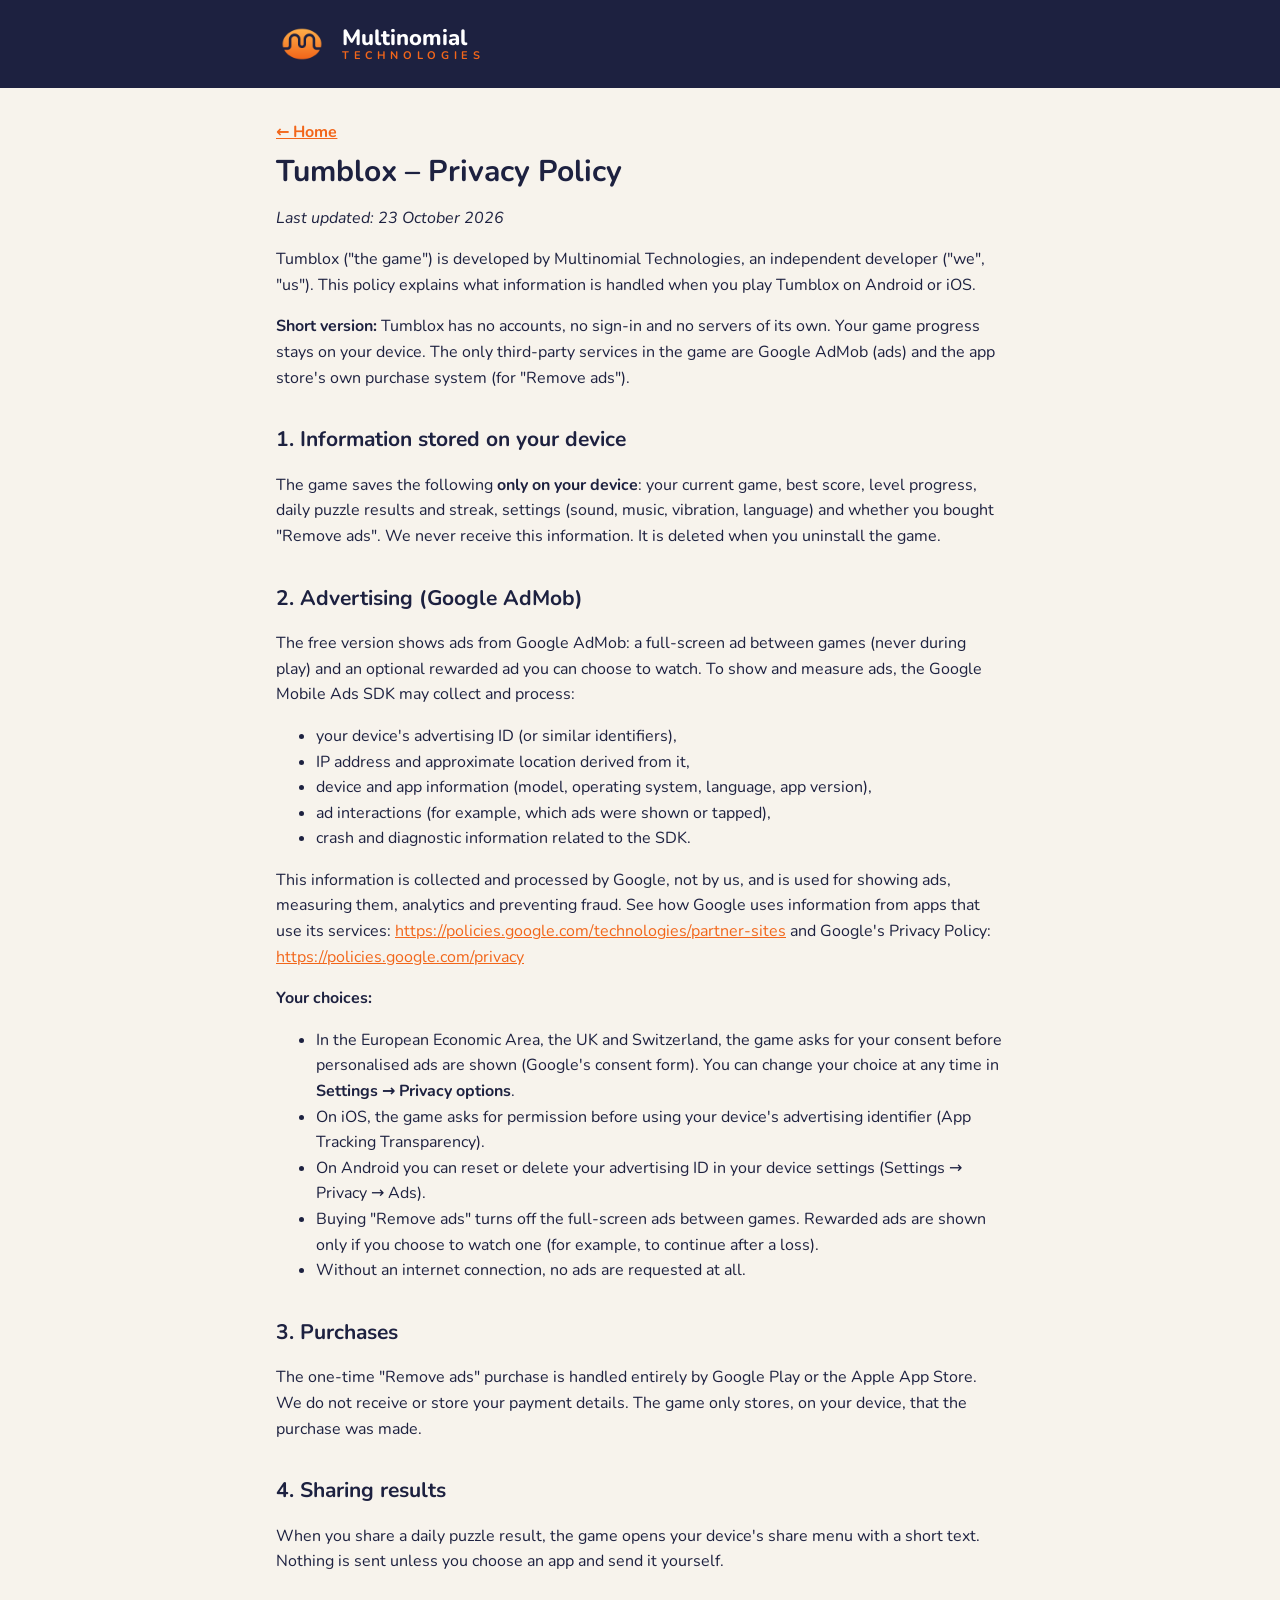
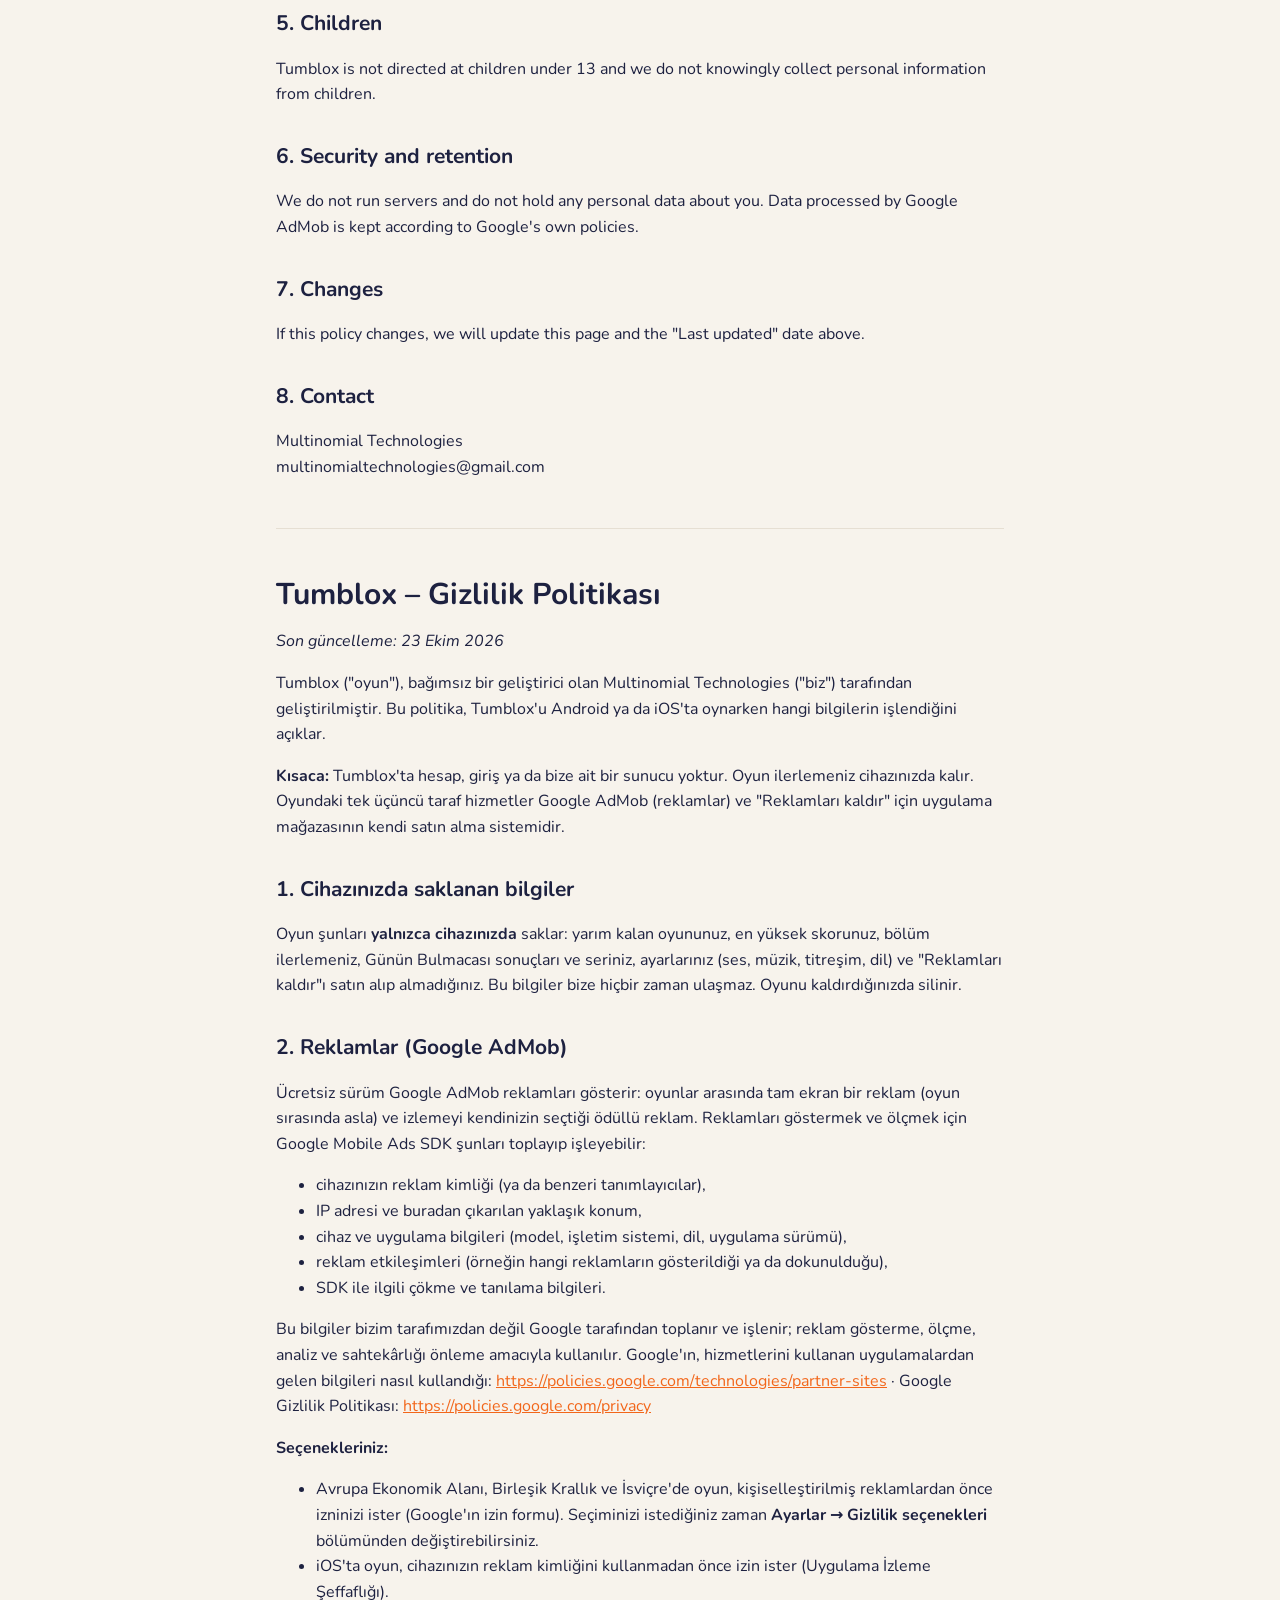
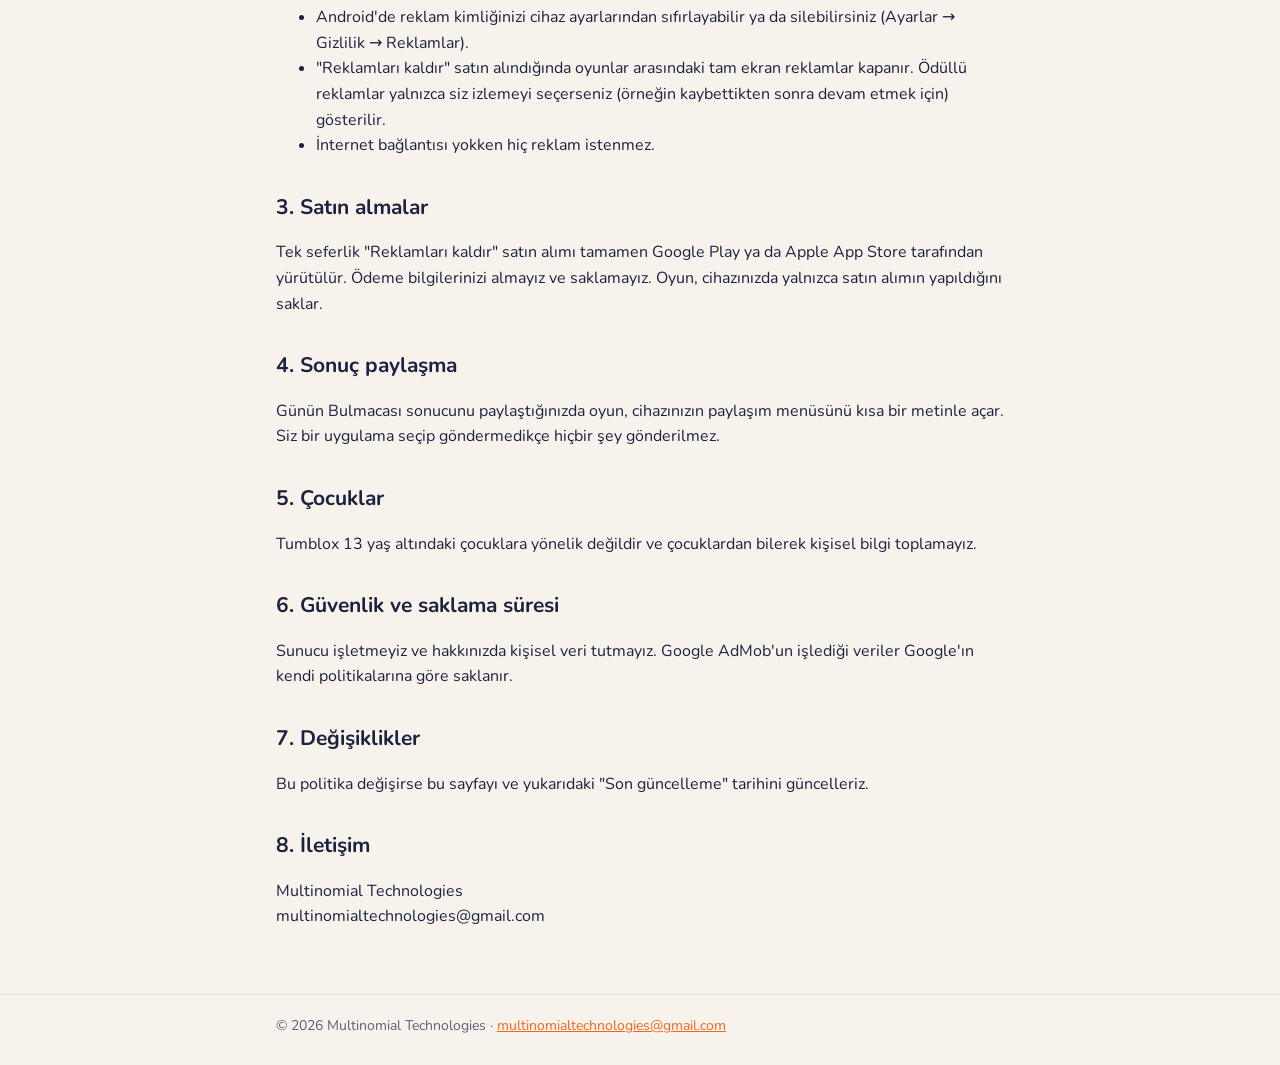
==== tumblox/privacy.html @ 3e6dc328 "Add files via upload" ====
<!doctype html>
<html lang="en">
<head>
<meta charset="utf-8">
<meta name="viewport" content="width=device-width, initial-scale=1">
<title>Tumblox – Privacy Policy</title>
<link rel="icon" href="../images/studio-mark.png">
<link rel="preconnect" href="https://fonts.googleapis.com">
<link rel="preconnect" href="https://fonts.gstatic.com" crossorigin>
<link href="https://fonts.googleapis.com/css2?family=Nunito:wght@400;700;800&display=swap" rel="stylesheet">
<link rel="stylesheet" href="../style.css">
</head>
<body>
<header class="top"><div class="wrap">
  <a class="brand" href="../"><img src="../images/studio-mark.png" alt=""><span class="name">Multinomial<span class="tech">TECHNOLOGIES</span></span></a>
</div></header>

<main class="wrap">
  <a class="back" href="../">← Home</a>
<h1>Tumblox – Privacy Policy</h1>
<p><em>Last updated: 23 October 2026</em></p>
<p>Tumblox (&quot;the game&quot;) is developed by Multinomial Technologies, an independent developer (&quot;we&quot;, &quot;us&quot;). This policy explains what information is handled when you play Tumblox on Android or iOS.</p>
<p><strong>Short version:</strong> Tumblox has no accounts, no sign-in and no servers of its own. Your game progress stays on your device. The only third-party services in the game are Google AdMob (ads) and the app store&#x27;s own purchase system (for &quot;Remove ads&quot;).</p>
<h2>1. Information stored on your device</h2>
<p>The game saves the following <strong>only on your device</strong>: your current game, best score, level progress, daily puzzle results and streak, settings (sound, music, vibration, language) and whether you bought &quot;Remove ads&quot;. We never receive this information. It is deleted when you uninstall the game.</p>
<h2>2. Advertising (Google AdMob)</h2>
<p>The free version shows ads from Google AdMob: a full-screen ad between games (never during play) and an optional rewarded ad you can choose to watch. To show and measure ads, the Google Mobile Ads SDK may collect and process:</p>
<ul>
<li>your device&#x27;s advertising ID (or similar identifiers),</li>
<li>IP address and approximate location derived from it,</li>
<li>device and app information (model, operating system, language, app version),</li>
<li>ad interactions (for example, which ads were shown or tapped),</li>
<li>crash and diagnostic information related to the SDK.</li>
</ul>
<p>This information is collected and processed by Google, not by us, and is used for showing ads, measuring them, analytics and preventing fraud. See how Google uses information from apps that use its services: <a href="https://policies.google.com/technologies/partner-sites">https://policies.google.com/technologies/partner-sites</a> and Google&#x27;s Privacy Policy: <a href="https://policies.google.com/privacy">https://policies.google.com/privacy</a></p>
<p><strong>Your choices:</strong></p>
<ul>
<li>In the European Economic Area, the UK and Switzerland, the game asks for your consent before personalised ads are shown (Google&#x27;s consent form). You can change your choice at any time in <strong>Settings → Privacy options</strong>.</li>
<li>On iOS, the game asks for permission before using your device&#x27;s advertising identifier (App Tracking Transparency).</li>
<li>On Android you can reset or delete your advertising ID in your device settings (Settings → Privacy → Ads).</li>
<li>Buying &quot;Remove ads&quot; turns off the full-screen ads between games. Rewarded ads are shown only if you choose to watch one (for example, to continue after a loss).</li>
<li>Without an internet connection, no ads are requested at all.</li>
</ul>
<h2>3. Purchases</h2>
<p>The one-time &quot;Remove ads&quot; purchase is handled entirely by Google Play or the Apple App Store. We do not receive or store your payment details. The game only stores, on your device, that the purchase was made.</p>
<h2>4. Sharing results</h2>
<p>When you share a daily puzzle result, the game opens your device&#x27;s share menu with a short text. Nothing is sent unless you choose an app and send it yourself.</p>
<h2>5. Children</h2>
<p>Tumblox is not directed at children under 13 and we do not knowingly collect personal information from children.</p>
<h2>6. Security and retention</h2>
<p>We do not run servers and do not hold any personal data about you. Data processed by Google AdMob is kept according to Google&#x27;s own policies.</p>
<h2>7. Changes</h2>
<p>If this policy changes, we will update this page and the &quot;Last updated&quot; date above.</p>
<h2>8. Contact</h2>
<p>Multinomial Technologies<br>multinomialtechnologies@gmail.com</p>
<hr>
<h1>Tumblox – Gizlilik Politikası</h1>
<p><em>Son güncelleme: 23 Ekim 2026</em></p>
<p>Tumblox (&quot;oyun&quot;), bağımsız bir geliştirici olan Multinomial Technologies (&quot;biz&quot;) tarafından geliştirilmiştir. Bu politika, Tumblox&#x27;u Android ya da iOS&#x27;ta oynarken hangi bilgilerin işlendiğini açıklar.</p>
<p><strong>Kısaca:</strong> Tumblox&#x27;ta hesap, giriş ya da bize ait bir sunucu yoktur. Oyun ilerlemeniz cihazınızda kalır. Oyundaki tek üçüncü taraf hizmetler Google AdMob (reklamlar) ve &quot;Reklamları kaldır&quot; için uygulama mağazasının kendi satın alma sistemidir.</p>
<h2>1. Cihazınızda saklanan bilgiler</h2>
<p>Oyun şunları <strong>yalnızca cihazınızda</strong> saklar: yarım kalan oyununuz, en yüksek skorunuz, bölüm ilerlemeniz, Günün Bulmacası sonuçları ve seriniz, ayarlarınız (ses, müzik, titreşim, dil) ve &quot;Reklamları kaldır&quot;ı satın alıp almadığınız. Bu bilgiler bize hiçbir zaman ulaşmaz. Oyunu kaldırdığınızda silinir.</p>
<h2>2. Reklamlar (Google AdMob)</h2>
<p>Ücretsiz sürüm Google AdMob reklamları gösterir: oyunlar arasında tam ekran bir reklam (oyun sırasında asla) ve izlemeyi kendinizin seçtiği ödüllü reklam. Reklamları göstermek ve ölçmek için Google Mobile Ads SDK şunları toplayıp işleyebilir:</p>
<ul>
<li>cihazınızın reklam kimliği (ya da benzeri tanımlayıcılar),</li>
<li>IP adresi ve buradan çıkarılan yaklaşık konum,</li>
<li>cihaz ve uygulama bilgileri (model, işletim sistemi, dil, uygulama sürümü),</li>
<li>reklam etkileşimleri (örneğin hangi reklamların gösterildiği ya da dokunulduğu),</li>
<li>SDK ile ilgili çökme ve tanılama bilgileri.</li>
</ul>
<p>Bu bilgiler bizim tarafımızdan değil Google tarafından toplanır ve işlenir; reklam gösterme, ölçme, analiz ve sahtekârlığı önleme amacıyla kullanılır. Google&#x27;ın, hizmetlerini kullanan uygulamalardan gelen bilgileri nasıl kullandığı: <a href="https://policies.google.com/technologies/partner-sites">https://policies.google.com/technologies/partner-sites</a> · Google Gizlilik Politikası: <a href="https://policies.google.com/privacy">https://policies.google.com/privacy</a></p>
<p><strong>Seçenekleriniz:</strong></p>
<ul>
<li>Avrupa Ekonomik Alanı, Birleşik Krallık ve İsviçre&#x27;de oyun, kişiselleştirilmiş reklamlardan önce izninizi ister (Google&#x27;ın izin formu). Seçiminizi istediğiniz zaman <strong>Ayarlar → Gizlilik seçenekleri</strong> bölümünden değiştirebilirsiniz.</li>
<li>iOS&#x27;ta oyun, cihazınızın reklam kimliğini kullanmadan önce izin ister (Uygulama İzleme Şeffaflığı).</li>
<li>Android&#x27;de reklam kimliğinizi cihaz ayarlarından sıfırlayabilir ya da silebilirsiniz (Ayarlar → Gizlilik → Reklamlar).</li>
<li>&quot;Reklamları kaldır&quot; satın alındığında oyunlar arasındaki tam ekran reklamlar kapanır. Ödüllü reklamlar yalnızca siz izlemeyi seçerseniz (örneğin kaybettikten sonra devam etmek için) gösterilir.</li>
<li>İnternet bağlantısı yokken hiç reklam istenmez.</li>
</ul>
<h2>3. Satın almalar</h2>
<p>Tek seferlik &quot;Reklamları kaldır&quot; satın alımı tamamen Google Play ya da Apple App Store tarafından yürütülür. Ödeme bilgilerinizi almayız ve saklamayız. Oyun, cihazınızda yalnızca satın alımın yapıldığını saklar.</p>
<h2>4. Sonuç paylaşma</h2>
<p>Günün Bulmacası sonucunu paylaştığınızda oyun, cihazınızın paylaşım menüsünü kısa bir metinle açar. Siz bir uygulama seçip göndermedikçe hiçbir şey gönderilmez.</p>
<h2>5. Çocuklar</h2>
<p>Tumblox 13 yaş altındaki çocuklara yönelik değildir ve çocuklardan bilerek kişisel bilgi toplamayız.</p>
<h2>6. Güvenlik ve saklama süresi</h2>
<p>Sunucu işletmeyiz ve hakkınızda kişisel veri tutmayız. Google AdMob&#x27;un işlediği veriler Google&#x27;ın kendi politikalarına göre saklanır.</p>
<h2>7. Değişiklikler</h2>
<p>Bu politika değişirse bu sayfayı ve yukarıdaki &quot;Son güncelleme&quot; tarihini güncelleriz.</p>
<h2>8. İletişim</h2>
<p>Multinomial Technologies<br>multinomialtechnologies@gmail.com</p>
</main>

<footer><div class="wrap">
  © 2026 Multinomial Technologies · <a href="mailto:multinomialtechnologies@gmail.com">multinomialtechnologies@gmail.com</a>
</div></footer>
</body>
</html>
---- style.css ----
/* Multinomial Technologies – ortak site stili (GitHub Pages). */
:root {
  --bg: #f7f3ec;
  --card: #ffffff;
  --ink: #1d2140;
  --muted: #5b5f78;
  --accent: #f2661a;
  --line: #e6dfd3;
}

* { box-sizing: border-box; }

body {
  margin: 0;
  background: var(--bg);
  color: var(--ink);
  font-family: "Nunito", system-ui, -apple-system, "Segoe UI", sans-serif;
  line-height: 1.6;
}

a { color: var(--accent); }

.top {
  background: var(--ink);
  color: #fff;
}

.top .wrap {
  display: flex;
  align-items: center;
  gap: 14px;
  padding-top: 18px;
  padding-bottom: 18px;
}

.top a.brand {
  display: flex;
  align-items: center;
  gap: 14px;
  color: inherit;
  text-decoration: none;
}

.top img {
  width: 52px;
  height: 52px;
  border-radius: 12px;
}

.top .name {
  font-weight: 800;
  font-size: 22px;
  line-height: 1.1;
}

.top .tech {
  display: block;
  color: var(--accent);
  font-weight: 700;
  font-size: 11px;
  letter-spacing: 0.42em;
}

.wrap {
  max-width: 760px;
  margin: 0 auto;
  padding: 0 16px;
}

main.wrap {
  padding-top: 32px;
  padding-bottom: 48px;
}

h1 { font-size: 30px; line-height: 1.2; margin: 8px 0 16px; }
h2 { font-size: 21px; margin: 32px 0 8px; }
h3 { font-size: 17px; margin: 24px 0 4px; }

.game {
  display: flex;
  gap: 20px;
  align-items: flex-start;
  background: var(--card);
  border: 1px solid var(--line);
  border-radius: 20px;
  padding: 20px;
}

.game img {
  width: 96px;
  height: 96px;
  border-radius: 22px;
  flex: none;
}

.game h2 { margin: 0 0 4px; }
.game p { margin: 0 0 8px; }
.game .tr { color: var(--muted); }

.links {
  display: flex;
  flex-wrap: wrap;
  gap: 8px 16px;
  margin-top: 8px;
  font-weight: 700;
}

.back { font-weight: 700; }

hr {
  border: 0;
  border-top: 1px solid var(--line);
  margin: 48px 0;
}

footer {
  border-top: 1px solid var(--line);
  color: var(--muted);
  font-size: 14px;
}

footer .wrap { padding-top: 20px; padding-bottom: 28px; }

@media (max-width: 520px) {
  .game { flex-direction: column; }
  h1 { font-size: 26px; }
}
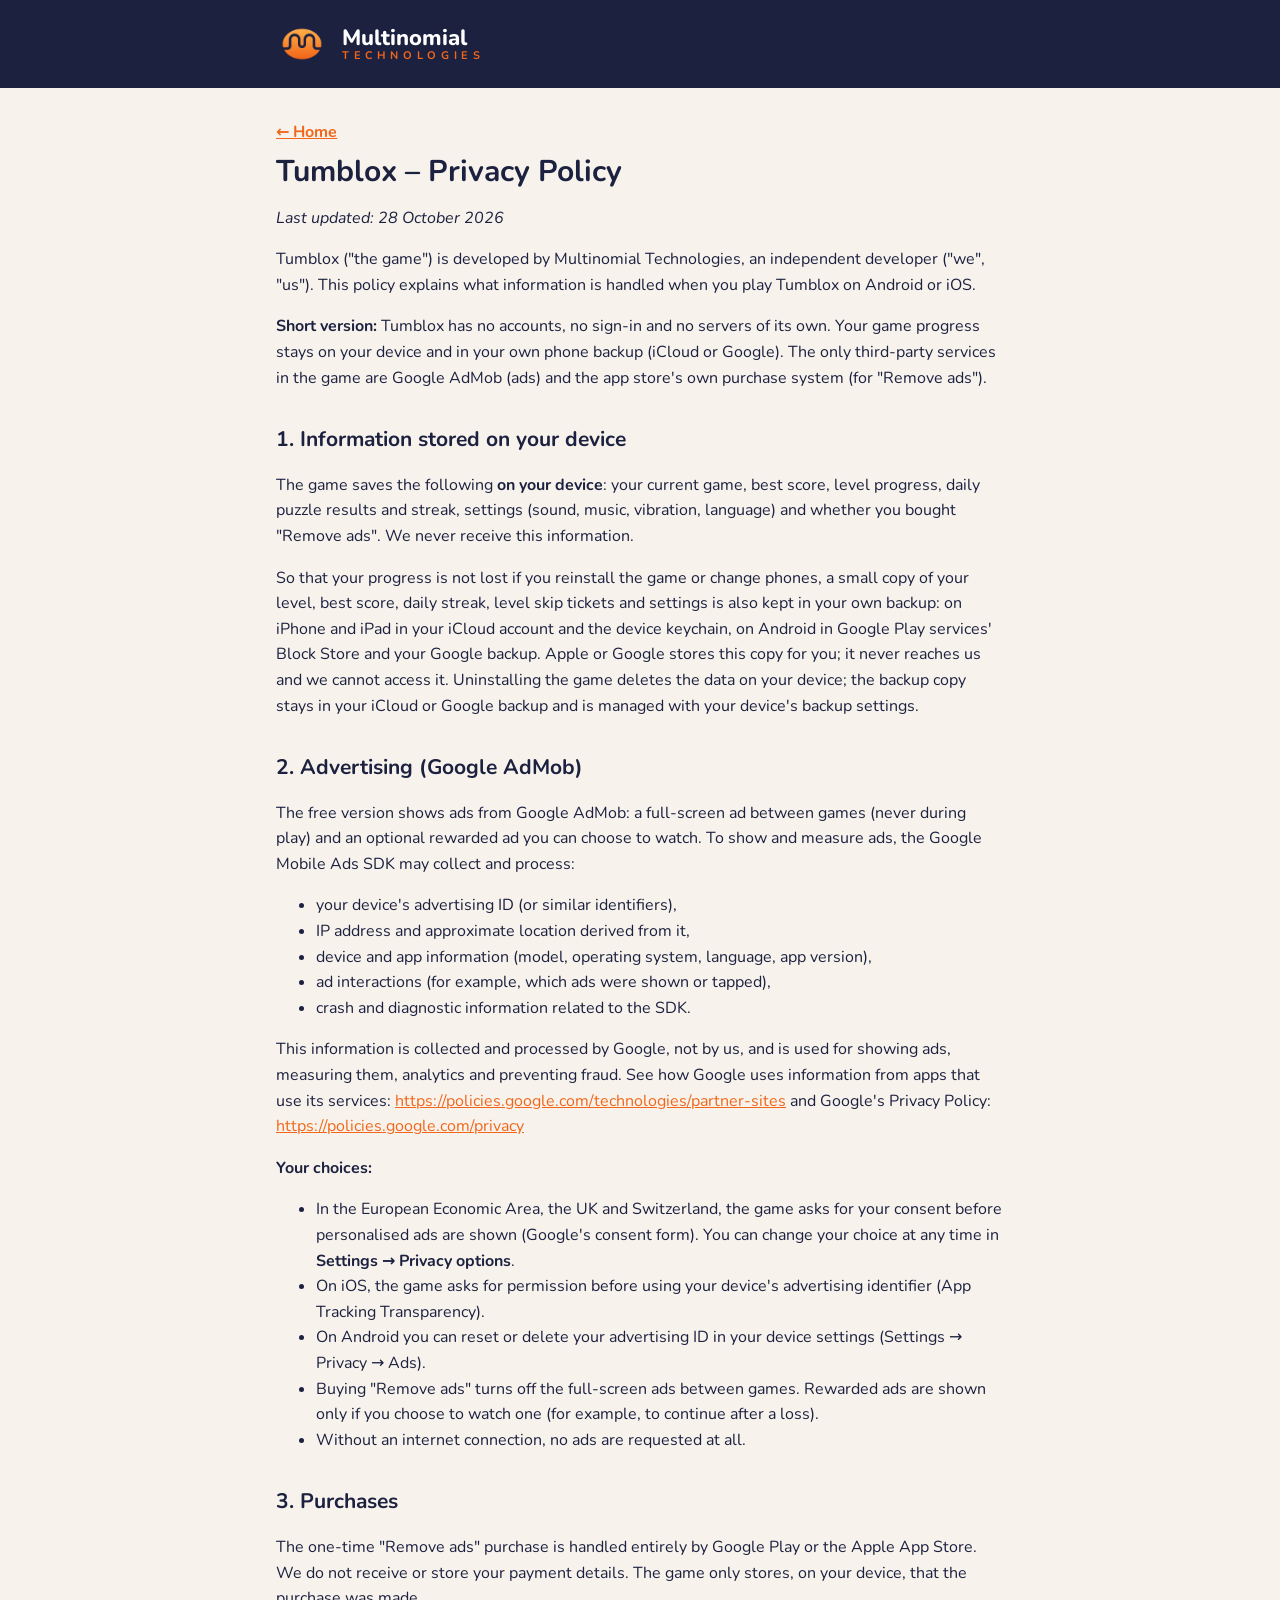
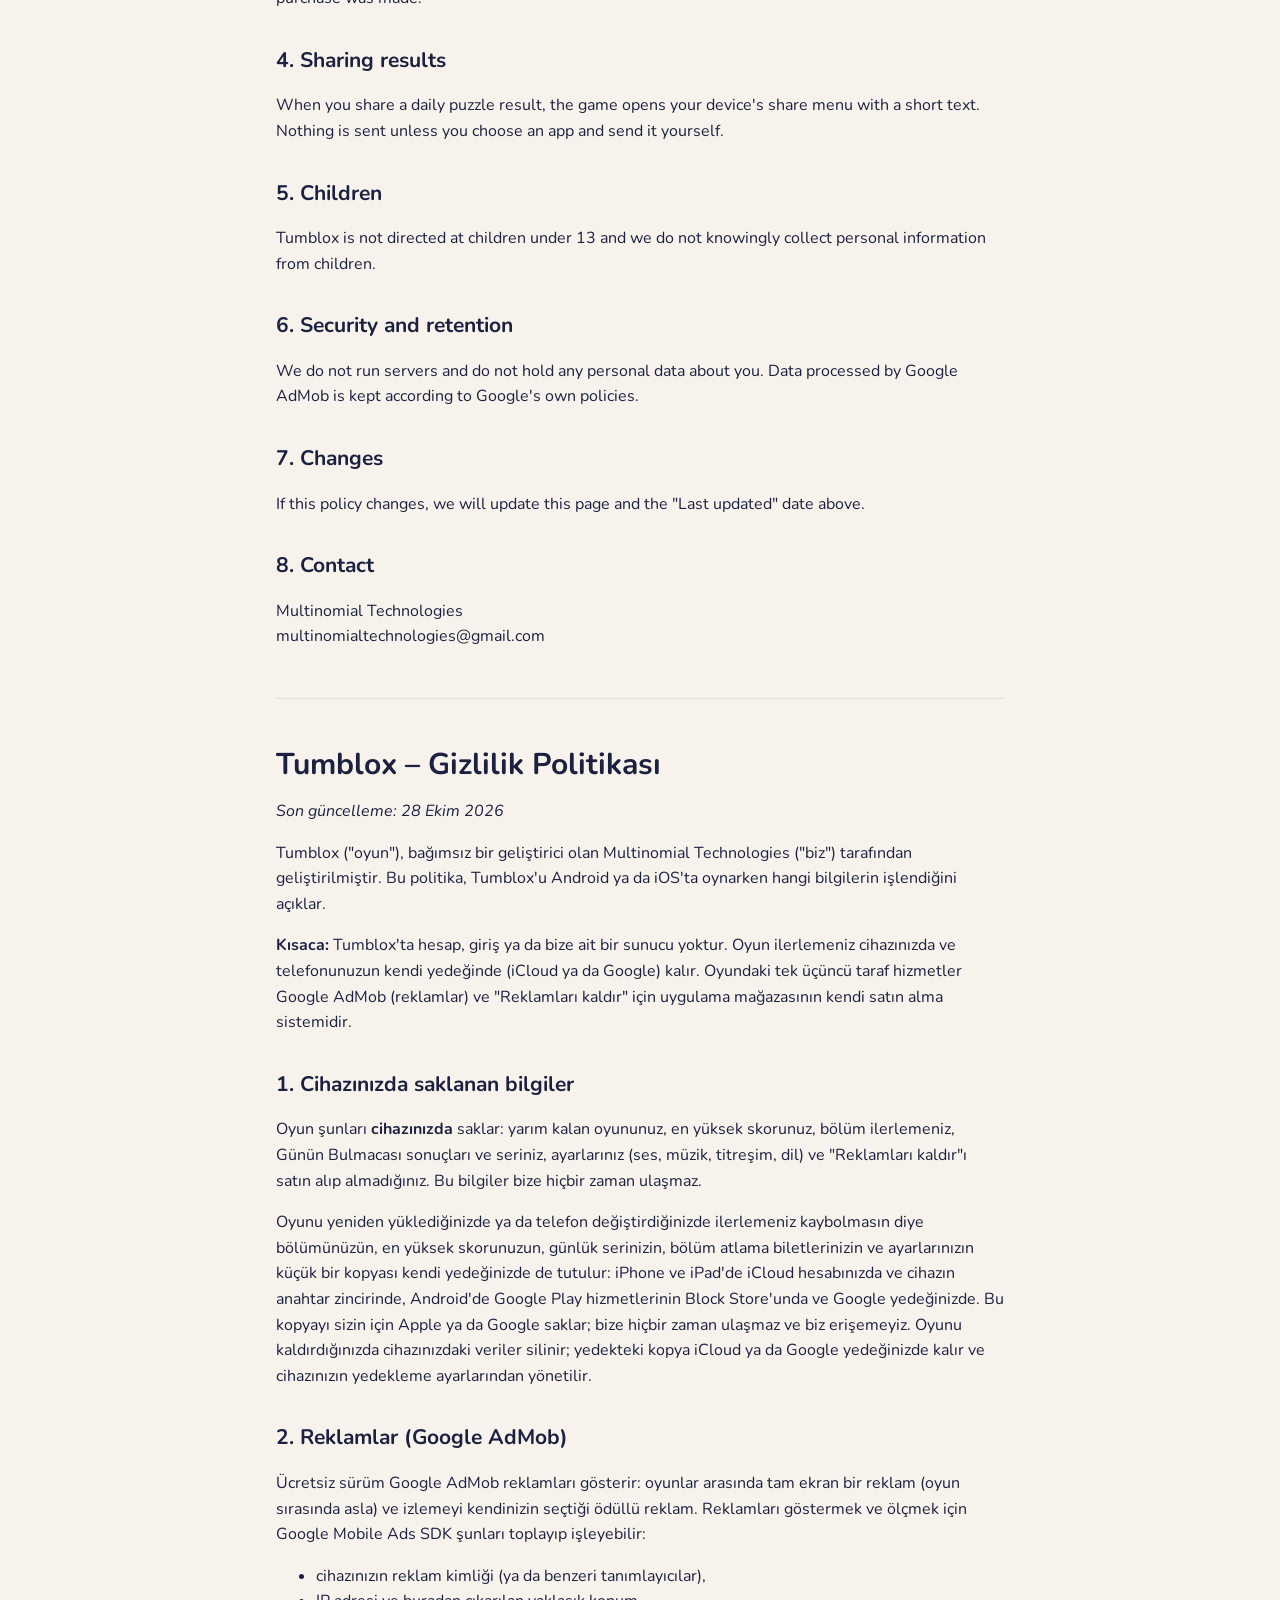
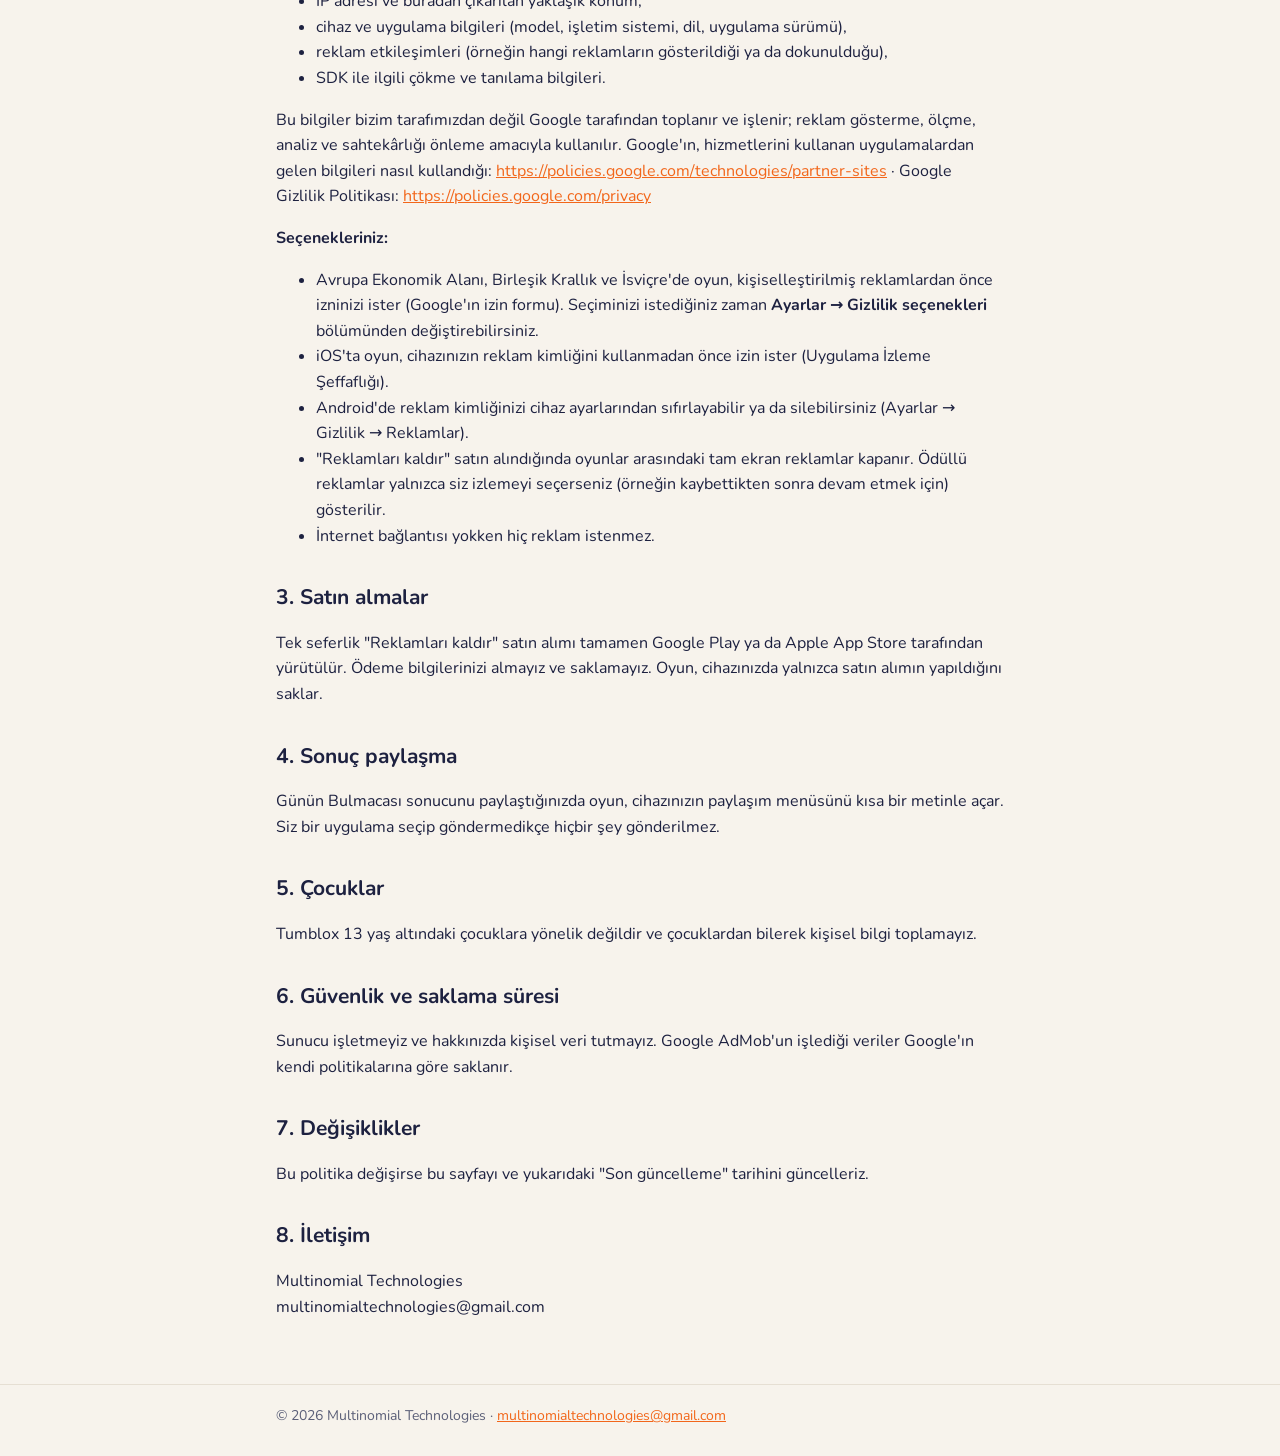
==== commit f4a2b78b: "Add files via upload" ====
--- a/tumblox/privacy.html
+++ b/tumblox/privacy.html
@@ -18,11 +18,12 @@
 <main class="wrap">
   <a class="back" href="../">← Home</a>
 <h1>Tumblox – Privacy Policy</h1>
-<p><em>Last updated: 23 October 2026</em></p>
+<p><em>Last updated: 28 October 2026</em></p>
 <p>Tumblox (&quot;the game&quot;) is developed by Multinomial Technologies, an independent developer (&quot;we&quot;, &quot;us&quot;). This policy explains what information is handled when you play Tumblox on Android or iOS.</p>
-<p><strong>Short version:</strong> Tumblox has no accounts, no sign-in and no servers of its own. Your game progress stays on your device. The only third-party services in the game are Google AdMob (ads) and the app store&#x27;s own purchase system (for &quot;Remove ads&quot;).</p>
+<p><strong>Short version:</strong> Tumblox has no accounts, no sign-in and no servers of its own. Your game progress stays on your device and in your own phone backup (iCloud or Google). The only third-party services in the game are Google AdMob (ads) and the app store&#x27;s own purchase system (for &quot;Remove ads&quot;).</p>
 <h2>1. Information stored on your device</h2>
-<p>The game saves the following <strong>only on your device</strong>: your current game, best score, level progress, daily puzzle results and streak, settings (sound, music, vibration, language) and whether you bought &quot;Remove ads&quot;. We never receive this information. It is deleted when you uninstall the game.</p>
+<p>The game saves the following <strong>on your device</strong>: your current game, best score, level progress, daily puzzle results and streak, settings (sound, music, vibration, language) and whether you bought &quot;Remove ads&quot;. We never receive this information.</p>
+<p>So that your progress is not lost if you reinstall the game or change phones, a small copy of your level, best score, daily streak, level skip tickets and settings is also kept in your own backup: on iPhone and iPad in your iCloud account and the device keychain, on Android in Google Play services&#x27; Block Store and your Google backup. Apple or Google stores this copy for you; it never reaches us and we cannot access it. Uninstalling the game deletes the data on your device; the backup copy stays in your iCloud or Google backup and is managed with your device&#x27;s backup settings.</p>
 <h2>2. Advertising (Google AdMob)</h2>
 <p>The free version shows ads from Google AdMob: a full-screen ad between games (never during play) and an optional rewarded ad you can choose to watch. To show and measure ads, the Google Mobile Ads SDK may collect and process:</p>
 <ul>
@@ -55,11 +56,12 @@
 <p>Multinomial Technologies<br>multinomialtechnologies@gmail.com</p>
 <hr>
 <h1>Tumblox – Gizlilik Politikası</h1>
-<p><em>Son güncelleme: 23 Ekim 2026</em></p>
+<p><em>Son güncelleme: 28 Ekim 2026</em></p>
 <p>Tumblox (&quot;oyun&quot;), bağımsız bir geliştirici olan Multinomial Technologies (&quot;biz&quot;) tarafından geliştirilmiştir. Bu politika, Tumblox&#x27;u Android ya da iOS&#x27;ta oynarken hangi bilgilerin işlendiğini açıklar.</p>
-<p><strong>Kısaca:</strong> Tumblox&#x27;ta hesap, giriş ya da bize ait bir sunucu yoktur. Oyun ilerlemeniz cihazınızda kalır. Oyundaki tek üçüncü taraf hizmetler Google AdMob (reklamlar) ve &quot;Reklamları kaldır&quot; için uygulama mağazasının kendi satın alma sistemidir.</p>
+<p><strong>Kısaca:</strong> Tumblox&#x27;ta hesap, giriş ya da bize ait bir sunucu yoktur. Oyun ilerlemeniz cihazınızda ve telefonunuzun kendi yedeğinde (iCloud ya da Google) kalır. Oyundaki tek üçüncü taraf hizmetler Google AdMob (reklamlar) ve &quot;Reklamları kaldır&quot; için uygulama mağazasının kendi satın alma sistemidir.</p>
 <h2>1. Cihazınızda saklanan bilgiler</h2>
-<p>Oyun şunları <strong>yalnızca cihazınızda</strong> saklar: yarım kalan oyununuz, en yüksek skorunuz, bölüm ilerlemeniz, Günün Bulmacası sonuçları ve seriniz, ayarlarınız (ses, müzik, titreşim, dil) ve &quot;Reklamları kaldır&quot;ı satın alıp almadığınız. Bu bilgiler bize hiçbir zaman ulaşmaz. Oyunu kaldırdığınızda silinir.</p>
+<p>Oyun şunları <strong>cihazınızda</strong> saklar: yarım kalan oyununuz, en yüksek skorunuz, bölüm ilerlemeniz, Günün Bulmacası sonuçları ve seriniz, ayarlarınız (ses, müzik, titreşim, dil) ve &quot;Reklamları kaldır&quot;ı satın alıp almadığınız. Bu bilgiler bize hiçbir zaman ulaşmaz.</p>
+<p>Oyunu yeniden yüklediğinizde ya da telefon değiştirdiğinizde ilerlemeniz kaybolmasın diye bölümünüzün, en yüksek skorunuzun, günlük serinizin, bölüm atlama biletlerinizin ve ayarlarınızın küçük bir kopyası kendi yedeğinizde de tutulur: iPhone ve iPad&#x27;de iCloud hesabınızda ve cihazın anahtar zincirinde, Android&#x27;de Google Play hizmetlerinin Block Store&#x27;unda ve Google yedeğinizde. Bu kopyayı sizin için Apple ya da Google saklar; bize hiçbir zaman ulaşmaz ve biz erişemeyiz. Oyunu kaldırdığınızda cihazınızdaki veriler silinir; yedekteki kopya iCloud ya da Google yedeğinizde kalır ve cihazınızın yedekleme ayarlarından yönetilir.</p>
 <h2>2. Reklamlar (Google AdMob)</h2>
 <p>Ücretsiz sürüm Google AdMob reklamları gösterir: oyunlar arasında tam ekran bir reklam (oyun sırasında asla) ve izlemeyi kendinizin seçtiği ödüllü reklam. Reklamları göstermek ve ölçmek için Google Mobile Ads SDK şunları toplayıp işleyebilir:</p>
 <ul>
